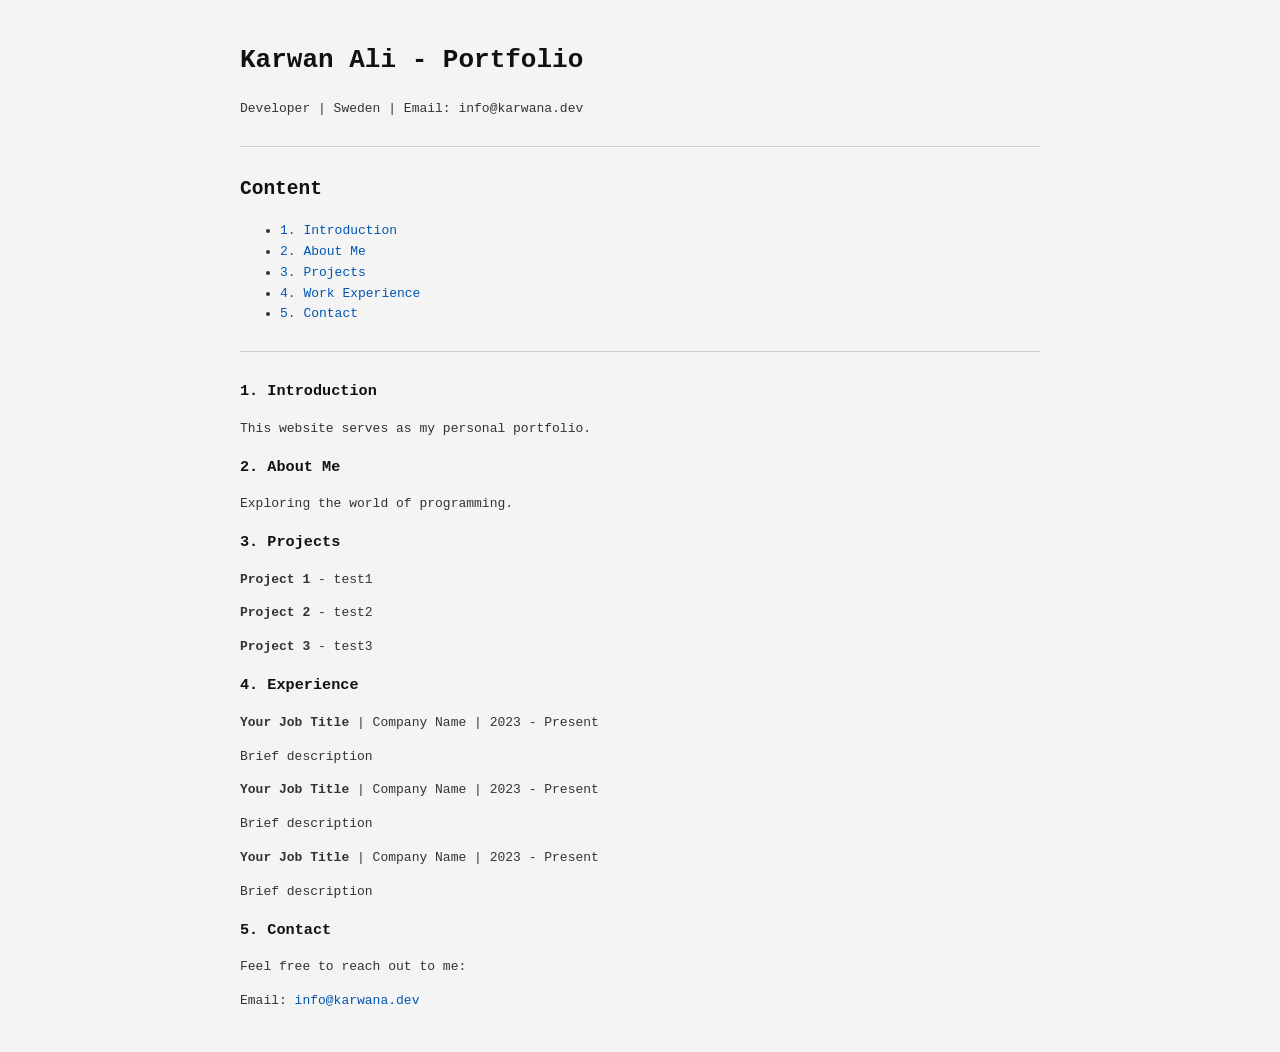
==== index.html @ b905c232 "Initial commit, first version of my portfolio." ====
<!doctype html>
<html class="no-js" lang="en">

<head>
  <meta charset="utf-8">
  <meta name="viewport" content="width=device-width, initial-scale=1">
  <title>Karwan Ali - Portfolio</title>
  <link rel="stylesheet" href="css/style.css">

  <link rel="icon" href="favicon.ico" sizes="any">
</head>

<body>

<header>
  <h1>Karwan Ali - Portfolio</h1>
  <p>Developer | Sweden | Email: info@karwana.dev</p>
</header>

<hr>

<h2>Content</h2>
<ul>
  <li><a href="#introduction">1. Introduction</a></li>
  <li><a href="#about">2. About Me</a></li>
  <li><a href="#projects">3. Projects</a></li>
  <li><a href="#experience">4. Work Experience</a></li>
  <li><a href="#contact">5. Contact</a></li>
</ul>

<hr>
<section id="introduction">
  <h3>1. Introduction</h3>
  <p>This website serves as my personal portfolio. </p>
</section>

<section id="about">
  <h3>2. About Me</h3>
  <p>Exploring the world of programming.</p>
</section>

<section id="projects">
  <h3>3. Projects</h3>
  <p><strong>Project 1</strong> - test1</p>
  <p><strong>Project 2</strong> - test2</p>
  <p><strong>Project 3</strong> - test3</p>
</section>

<section id="experience">
  <h3>4. Experience</h3>
  <p><strong>Your Job Title</strong> | Company Name | 2023 - Present</p>
  <p>Brief description</p>
  <p><strong>Your Job Title</strong> | Company Name | 2023 - Present</p>
  <p>Brief description</p>
  <p><strong>Your Job Title</strong> | Company Name | 2023 - Present</p>
  <p>Brief description</p>
</section>

<section id="contact">
  <h3>5. Contact</h3>
  <p>Feel free to reach out to me:</p>
  <p>Email: <a href="mailto:info@karwana.dev">info@karwana.dev</a></p>
</section>

</body>

</html>
---- css/style.css ----
body {
  font-family: monospace;
  line-height: 1.6;
  max-width: 800px;
  margin: 40px auto;
  padding: 0 20px;
  background-color: #f4f4f4;
  color: #333;
}

a {
  color: #0056b3;
  text-decoration: none;
}

a:hover {
  text-decoration: underline;
}

hr {
  display: block;
  height: 1px;
  border: 0;
  border-top: 1px solid #ccc;
  margin: 2em 0;
  padding: 0;
}

h1, h2, h3 {
  color: #111;
}


html {
  scroll-behavior: smooth;
}
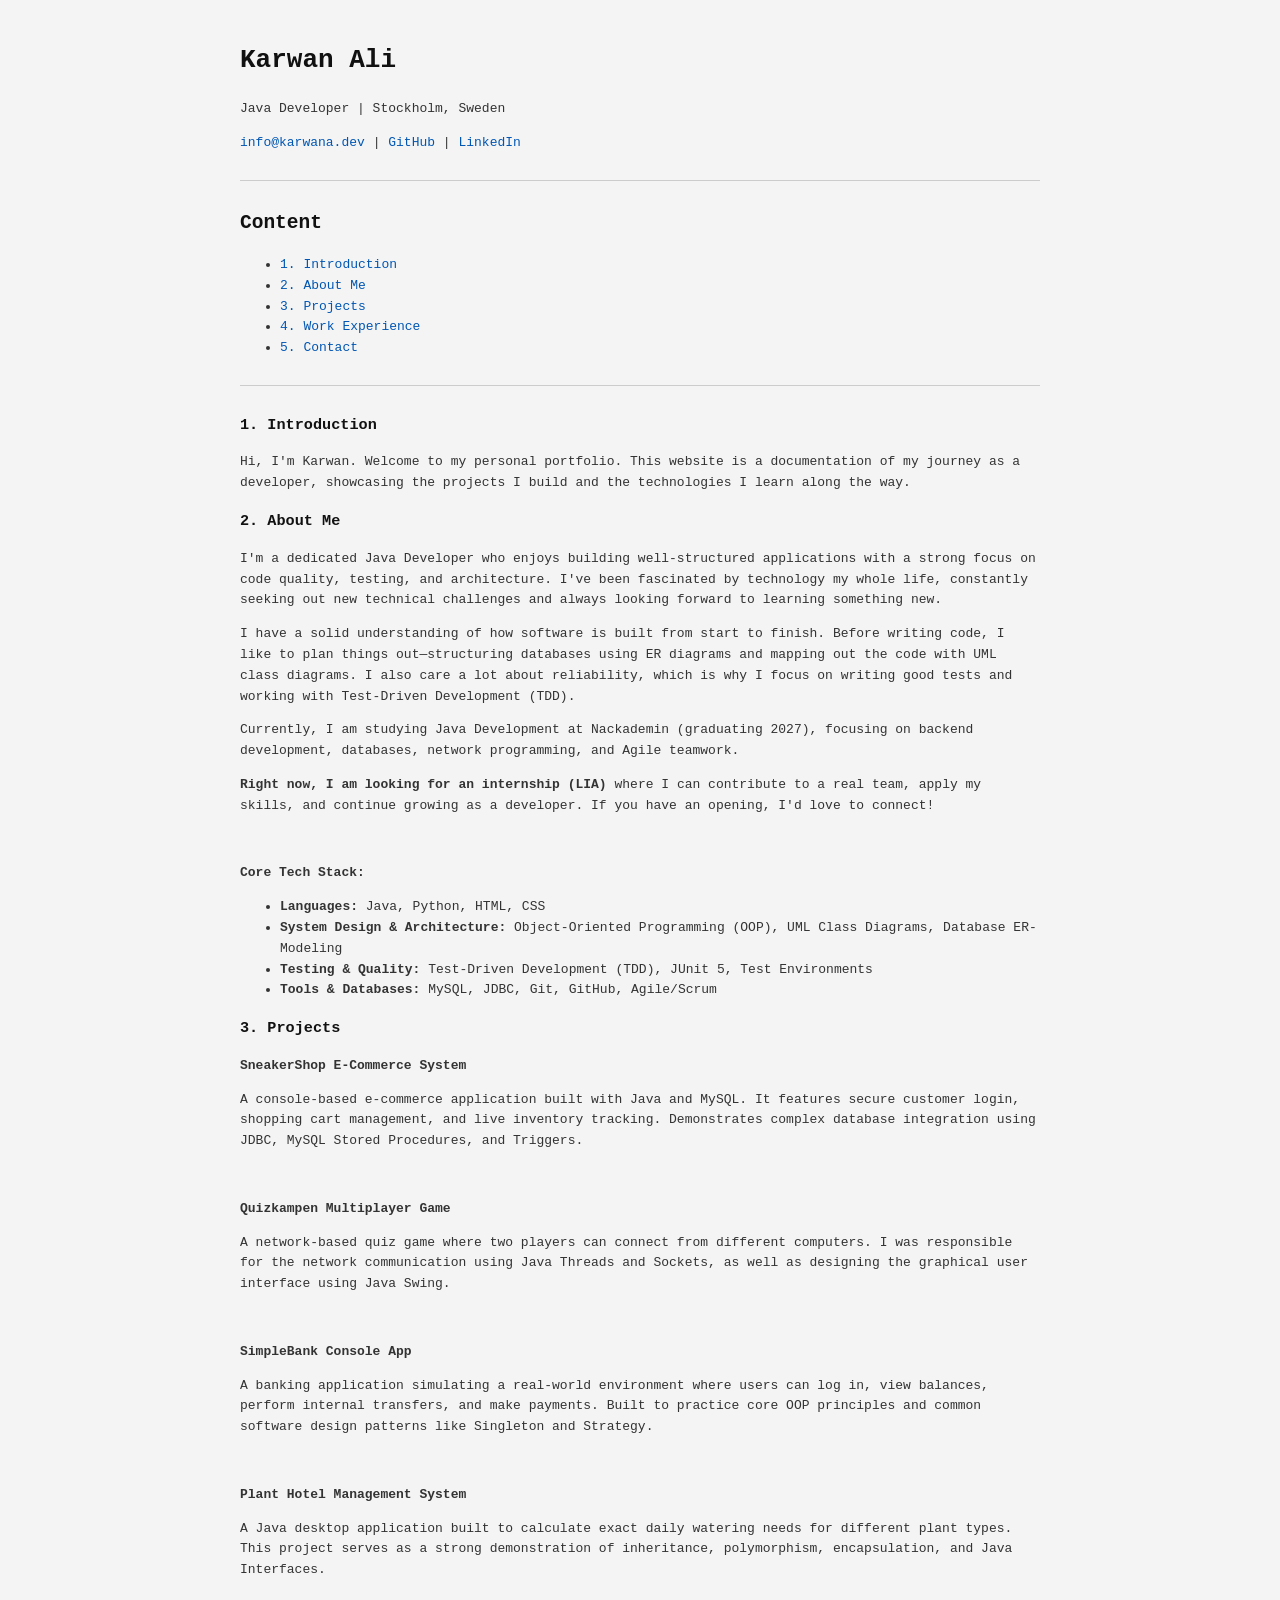
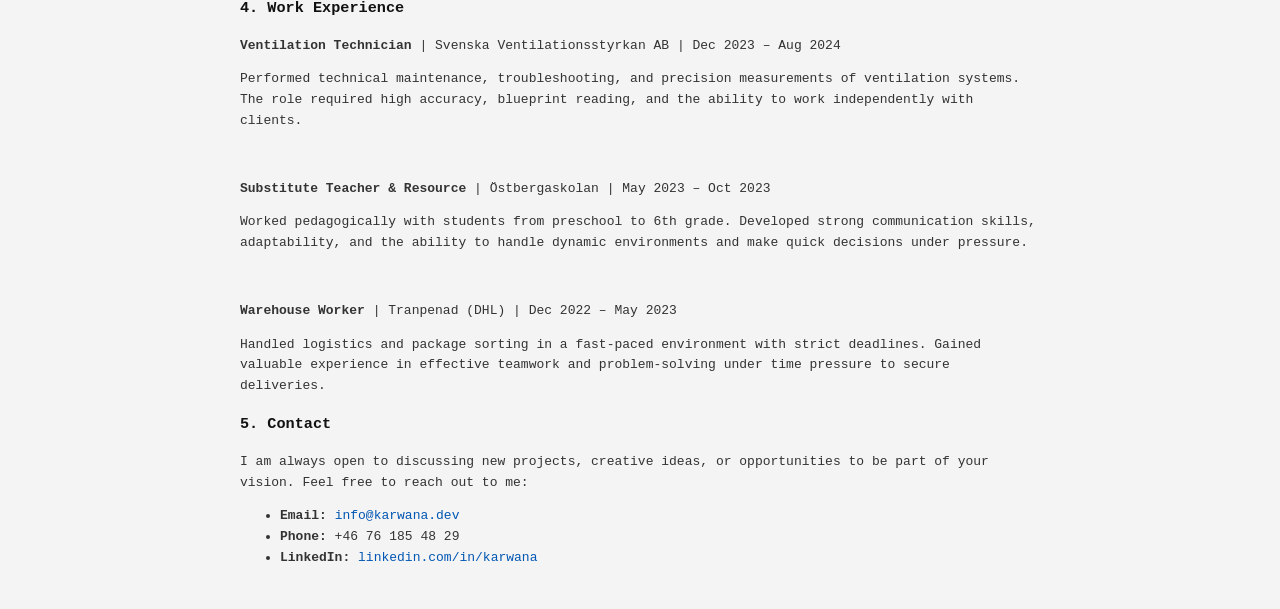
==== commit 9c10712a: "Updated content for "About Me" "Projects" "Work Experience"" ====
--- a/index.html
+++ b/index.html
@@ -6,15 +6,19 @@
   <meta name="viewport" content="width=device-width, initial-scale=1">
   <title>Karwan Ali - Portfolio</title>
   <link rel="stylesheet" href="css/style.css">
-
-  <link rel="icon" href="favicon.ico" sizes="any">
+  <link rel="icon" href="img/favicon-main.ico" sizes="any">
 </head>
 
 <body>
 
 <header>
-  <h1>Karwan Ali - Portfolio</h1>
-  <p>Developer | Sweden | Email: info@karwana.dev</p>
+  <h1>Karwan Ali</h1>
+  <p>Java Developer | Stockholm, Sweden</p>
+  <p>
+    <a href="mailto:info@karwana.dev">info@karwana.dev</a> |
+    <a href="https://github.com/karwana" target="_blank">GitHub</a> |
+    <a href="https://linkedin.com/in/karwana" target="_blank">LinkedIn</a>
+  </p>
 </header>
 
 <hr>
@@ -29,39 +33,75 @@
 </ul>
 
 <hr>
+
 <section id="introduction">
   <h3>1. Introduction</h3>
-  <p>This website serves as my personal portfolio. </p>
+  <p>Hi, I'm Karwan. Welcome to my personal portfolio. This website is a documentation of my journey as a developer, showcasing the projects I build and the technologies I learn along the way.</p>
 </section>
 
 <section id="about">
   <h3>2. About Me</h3>
-  <p>Exploring the world of programming.</p>
+  <p>I'm a dedicated Java Developer who enjoys building well-structured applications with a strong focus on code quality, testing, and architecture. I've been fascinated by technology my whole life, constantly seeking out new technical challenges and always looking forward to learning something new.</p>
+
+  <p>I have a solid understanding of how software is built from start to finish. Before writing code, I like to plan things out—structuring databases using ER diagrams and mapping out the code with UML class diagrams. I also care a lot about reliability, which is why I focus on writing good tests and working with Test-Driven Development (TDD).</p>
+
+  <p>Currently, I am studying Java Development at Nackademin (graduating 2027), focusing on backend development, databases, network programming, and Agile teamwork.</p>
+
+  <p><strong>Right now, I am looking for an internship (LIA)</strong> where I can contribute to a real team, apply my skills, and continue growing as a developer. If you have an opening, I'd love to connect!</p>
+
+  <br>
+  <p><strong>Core Tech Stack:</strong></p>
+  <ul>
+    <li><strong>Languages:</strong> Java, Python, HTML, CSS</li>
+    <li><strong>System Design & Architecture:</strong> Object-Oriented Programming (OOP), UML Class Diagrams, Database ER-Modeling</li>
+    <li><strong>Testing & Quality:</strong> Test-Driven Development (TDD), JUnit 5, Test Environments</li>
+    <li><strong>Tools & Databases:</strong> MySQL, JDBC, Git, GitHub, Agile/Scrum</li>
+  </ul>
 </section>
 
 <section id="projects">
   <h3>3. Projects</h3>
-  <p><strong>Project 1</strong> - test1</p>
-  <p><strong>Project 2</strong> - test2</p>
-  <p><strong>Project 3</strong> - test3</p>
+
+  <p><strong>SneakerShop E-Commerce System</strong></p>
+  <p>A console-based e-commerce application built with Java and MySQL. It features secure customer login, shopping cart management, and live inventory tracking. Demonstrates complex database integration using JDBC, MySQL Stored Procedures, and Triggers.</p>
+  <br>
+
+  <p><strong>Quizkampen Multiplayer Game</strong></p>
+  <p>A network-based quiz game where two players can connect from different computers. I was responsible for the network communication using Java Threads and Sockets, as well as designing the graphical user interface using Java Swing.</p>
+  <br>
+
+  <p><strong>SimpleBank Console App</strong></p>
+  <p>A banking application simulating a real-world environment where users can log in, view balances, perform internal transfers, and make payments. Built to practice core OOP principles and common software design patterns like Singleton and Strategy.</p>
+  <br>
+
+  <p><strong>Plant Hotel Management System</strong></p>
+  <p>A Java desktop application built to calculate exact daily watering needs for different plant types. This project serves as a strong demonstration of inheritance, polymorphism, encapsulation, and Java Interfaces.</p>
 </section>
 
 <section id="experience">
-  <h3>4. Experience</h3>
-  <p><strong>Your Job Title</strong> | Company Name | 2023 - Present</p>
-  <p>Brief description</p>
-  <p><strong>Your Job Title</strong> | Company Name | 2023 - Present</p>
-  <p>Brief description</p>
-  <p><strong>Your Job Title</strong> | Company Name | 2023 - Present</p>
-  <p>Brief description</p>
+  <h3>4. Work Experience</h3>
+
+  <p><strong>Ventilation Technician</strong> | Svenska Ventilationsstyrkan AB | Dec 2023 – Aug 2024</p>
+  <p>Performed technical maintenance, troubleshooting, and precision measurements of ventilation systems. The role required high accuracy, blueprint reading, and the ability to work independently with clients.</p>
+  <br>
+
+  <p><strong>Substitute Teacher & Resource</strong> | Östbergaskolan | May 2023 – Oct 2023</p>
+  <p>Worked pedagogically with students from preschool to 6th grade. Developed strong communication skills, adaptability, and the ability to handle dynamic environments and make quick decisions under pressure.</p>
+  <br>
+
+  <p><strong>Warehouse Worker</strong> | Tranpenad (DHL) | Dec 2022 – May 2023</p>
+  <p>Handled logistics and package sorting in a fast-paced environment with strict deadlines. Gained valuable experience in effective teamwork and problem-solving under time pressure to secure deliveries.</p>
 </section>
 
 <section id="contact">
   <h3>5. Contact</h3>
-  <p>Feel free to reach out to me:</p>
-  <p>Email: <a href="mailto:info@karwana.dev">info@karwana.dev</a></p>
+  <p>I am always open to discussing new projects, creative ideas, or opportunities to be part of your vision. Feel free to reach out to me:</p>
+  <ul>
+    <li><strong>Email:</strong> <a href="mailto:info@karwana.dev">info@karwana.dev</a></li>
+    <li><strong>Phone:</strong> +46 76 185 48 29</li>
+    <li><strong>LinkedIn:</strong> <a href="https://linkedin.com/in/karwana" target="_blank">linkedin.com/in/karwana</a></li>
+  </ul>
 </section>
 
 </body>
-
 </html>
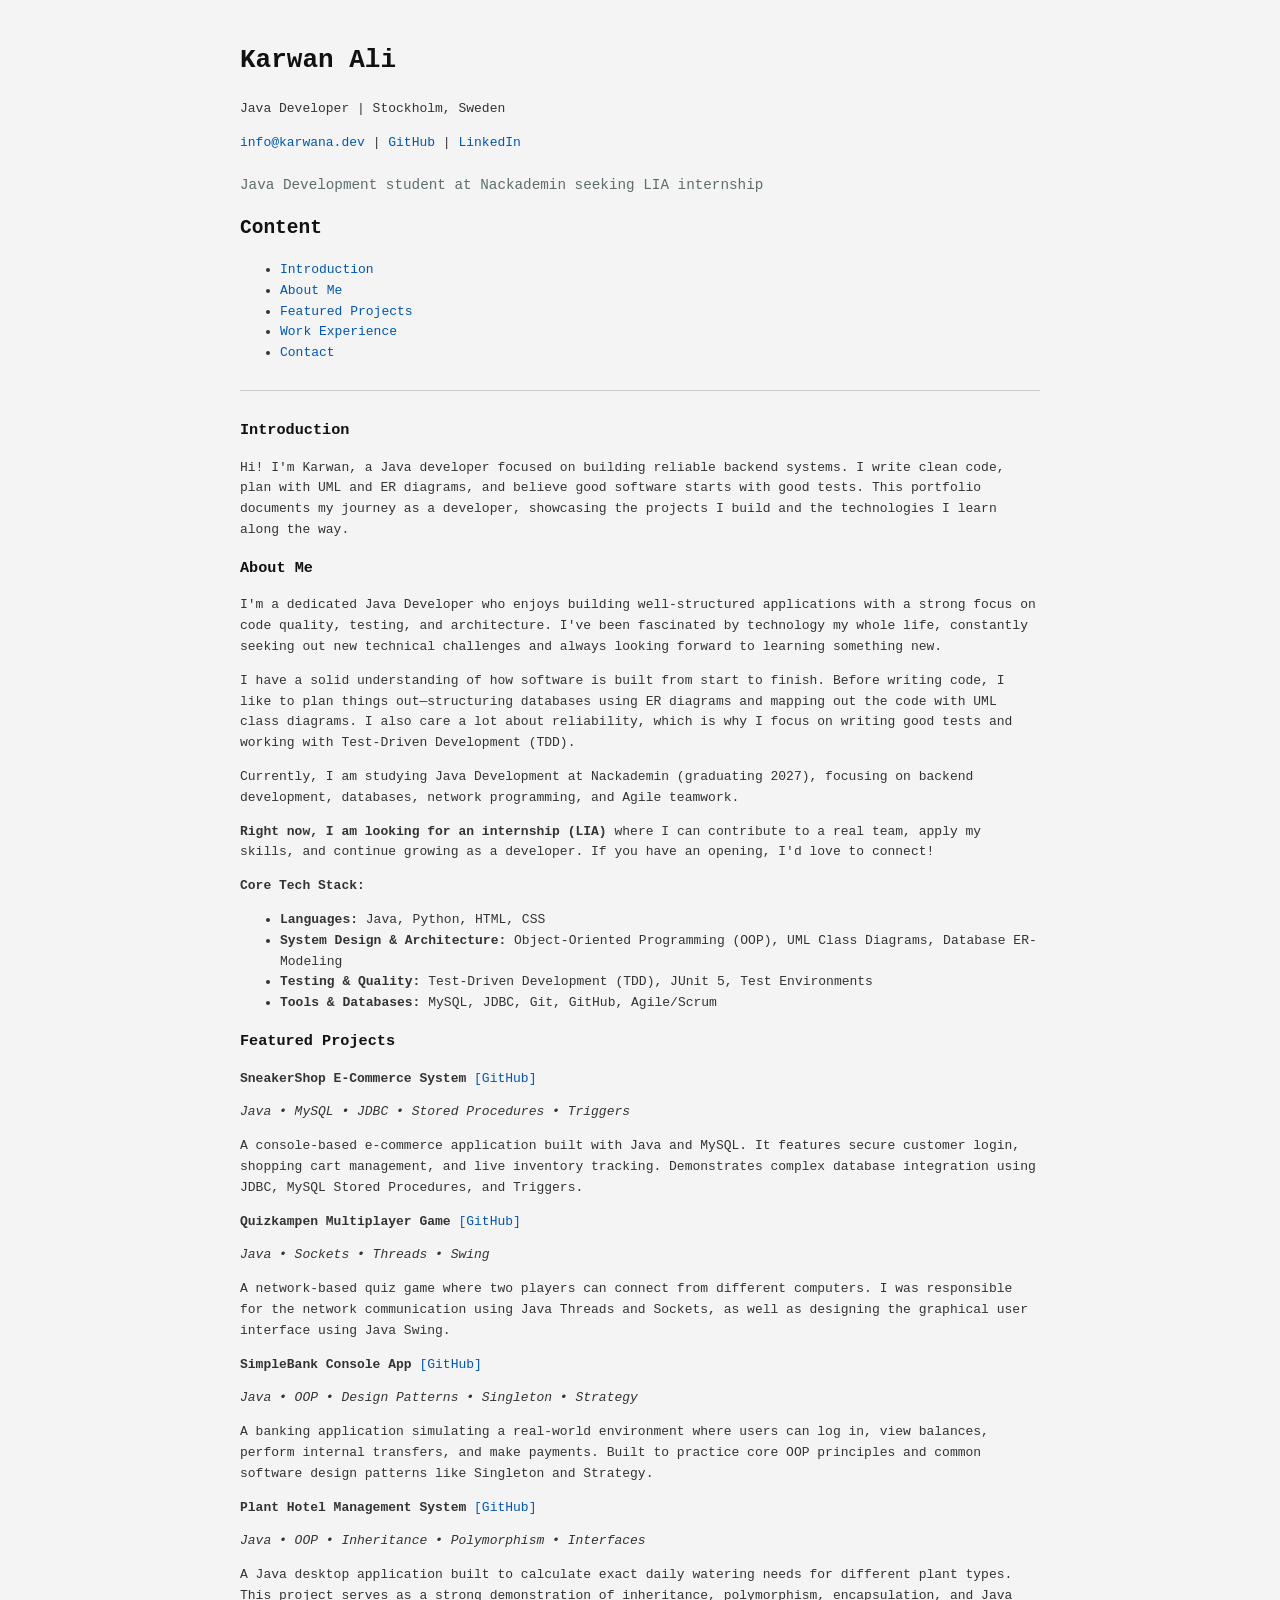
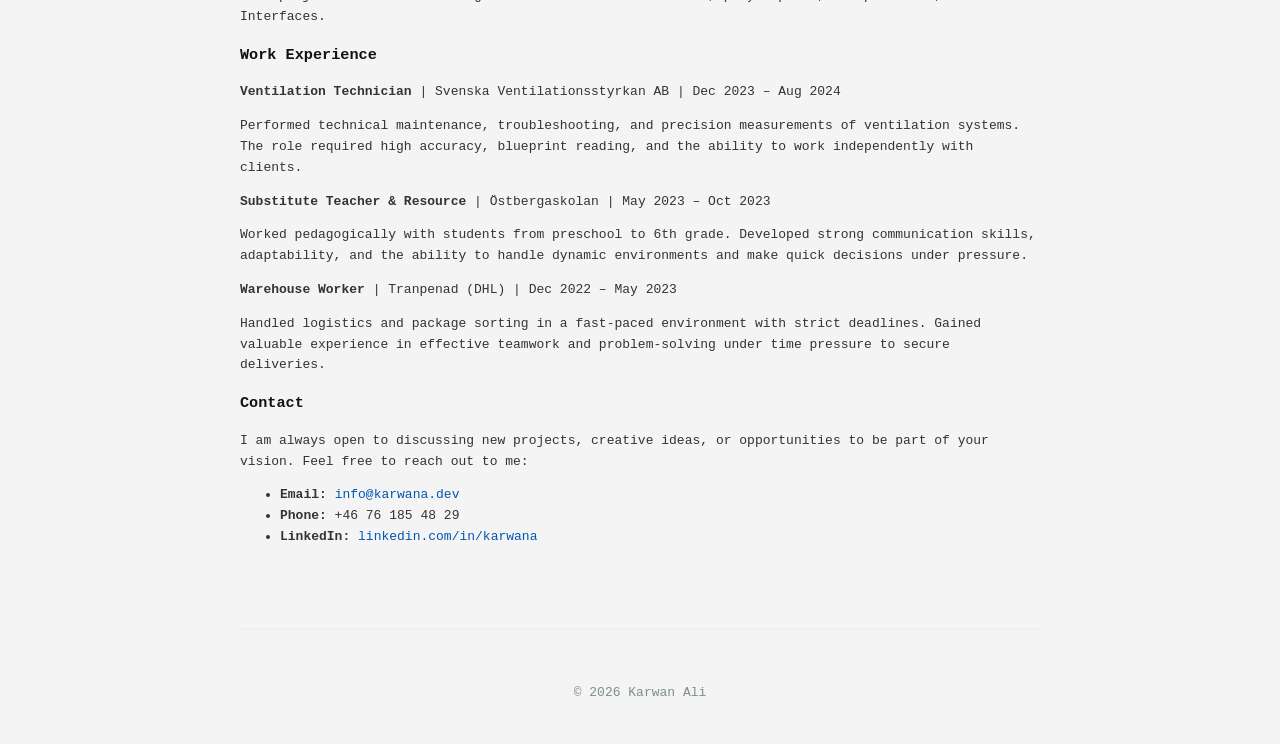
==== commit b859e892: "Added tech tags and GitHub links to projects" ====
--- a/index.html
+++ b/index.html
@@ -19,28 +19,31 @@
     <a href="https://github.com/karwana" target="_blank">GitHub</a> |
     <a href="https://linkedin.com/in/karwana" target="_blank">LinkedIn</a>
   </p>
+  <p style="margin-top: 20px; font-size: 1.1em; color: #5e6c6c;">
+    Java Development student at Nackademin seeking LIA internship
+  </p>
 </header>
 
-<hr>
-
-<h2>Content</h2>
-<ul>
-  <li><a href="#introduction">1. Introduction</a></li>
-  <li><a href="#about">2. About Me</a></li>
-  <li><a href="#projects">3. Projects</a></li>
-  <li><a href="#experience">4. Work Experience</a></li>
-  <li><a href="#contact">5. Contact</a></li>
-</ul>
+<nav>
+  <h2>Content</h2>
+  <ul>
+    <li><a href="#introduction">Introduction</a></li>
+    <li><a href="#about">About Me</a></li>
+    <li><a href="#projects">Featured Projects</a></li>
+    <li><a href="#experience">Work Experience</a></li>
+    <li><a href="#contact">Contact</a></li>
+  </ul>
+</nav>
 
 <hr>
 
 <section id="introduction">
-  <h3>1. Introduction</h3>
-  <p>Hi, I'm Karwan. Welcome to my personal portfolio. This website is a documentation of my journey as a developer, showcasing the projects I build and the technologies I learn along the way.</p>
+  <h3>Introduction</h3>
+  <p>Hi! I'm Karwan, a Java developer focused on building reliable backend systems. I write clean code, plan with UML and ER diagrams, and believe good software starts with good tests. This portfolio documents my journey as a developer, showcasing the projects I build and the technologies I learn along the way.</p>
 </section>
 
 <section id="about">
-  <h3>2. About Me</h3>
+  <h3>About Me</h3>
   <p>I'm a dedicated Java Developer who enjoys building well-structured applications with a strong focus on code quality, testing, and architecture. I've been fascinated by technology my whole life, constantly seeking out new technical challenges and always looking forward to learning something new.</p>
 
   <p>I have a solid understanding of how software is built from start to finish. Before writing code, I like to plan things out—structuring databases using ER diagrams and mapping out the code with UML class diagrams. I also care a lot about reliability, which is why I focus on writing good tests and working with Test-Driven Development (TDD).</p>
@@ -49,7 +52,6 @@
 
   <p><strong>Right now, I am looking for an internship (LIA)</strong> where I can contribute to a real team, apply my skills, and continue growing as a developer. If you have an opening, I'd love to connect!</p>
 
-  <br>
   <p><strong>Core Tech Stack:</strong></p>
   <ul>
     <li><strong>Languages:</strong> Java, Python, HTML, CSS</li>
@@ -60,41 +62,54 @@
 </section>
 
 <section id="projects">
-  <h3>3. Projects</h3>
+  <h3>Featured Projects</h3>
 
-  <p><strong>SneakerShop E-Commerce System</strong></p>
-  <p>A console-based e-commerce application built with Java and MySQL. It features secure customer login, shopping cart management, and live inventory tracking. Demonstrates complex database integration using JDBC, MySQL Stored Procedures, and Triggers.</p>
-  <br>
+  <div class="project">
+    <p><strong>SneakerShop E-Commerce System</strong> <a href="https://github.com/maruf-89/SneakerShop" target="_blank">[GitHub]</a></p>
+    <p><em>Java • MySQL • JDBC • Stored Procedures • Triggers</em></p>
+    <p>A console-based e-commerce application built with Java and MySQL. It features secure customer login, shopping cart management, and live inventory tracking. Demonstrates complex database integration using JDBC, MySQL Stored Procedures, and Triggers.</p>
+  </div>
 
-  <p><strong>Quizkampen Multiplayer Game</strong></p>
-  <p>A network-based quiz game where two players can connect from different computers. I was responsible for the network communication using Java Threads and Sockets, as well as designing the graphical user interface using Java Swing.</p>
-  <br>
+  <div class="project">
+    <p><strong>Quizkampen Multiplayer Game</strong> <a href="https://github.com/joasam-nac/Grupparbete_Quizkampen" target="_blank">[GitHub]</a></p>
+    <p><em>Java • Sockets • Threads • Swing</em></p>
+    <p>A network-based quiz game where two players can connect from different computers. I was responsible for the network communication using Java Threads and Sockets, as well as designing the graphical user interface using Java Swing.</p>
+  </div>
 
-  <p><strong>SimpleBank Console App</strong></p>
-  <p>A banking application simulating a real-world environment where users can log in, view balances, perform internal transfers, and make payments. Built to practice core OOP principles and common software design patterns like Singleton and Strategy.</p>
-  <br>
+  <div class="project">
+    <p><strong>SimpleBank Console App</strong> <a href="https://github.com/Karwana/SimpleBank-Console-App" target="_blank">[GitHub]</a></p>
+    <p><em>Java • OOP • Design Patterns • Singleton • Strategy</em></p>
+    <p>A banking application simulating a real-world environment where users can log in, view balances, perform internal transfers, and make payments. Built to practice core OOP principles and common software design patterns like Singleton and Strategy.</p>
+  </div>
 
-  <p><strong>Plant Hotel Management System</strong></p>
-  <p>A Java desktop application built to calculate exact daily watering needs for different plant types. This project serves as a strong demonstration of inheritance, polymorphism, encapsulation, and Java Interfaces.</p>
+  <div class="project">
+    <p><strong>Plant Hotel Management System</strong> <a href="https://github.com/Karwana/Plant-Watering-System" target="_blank">[GitHub]</a></p>
+    <p><em>Java • OOP • Inheritance • Polymorphism • Interfaces</em></p>
+    <p>A Java desktop application built to calculate exact daily watering needs for different plant types. This project serves as a strong demonstration of inheritance, polymorphism, encapsulation, and Java Interfaces.</p>
+  </div>
 </section>
 
 <section id="experience">
-  <h3>4. Work Experience</h3>
+  <h3>Work Experience</h3>
 
-  <p><strong>Ventilation Technician</strong> | Svenska Ventilationsstyrkan AB | Dec 2023 – Aug 2024</p>
-  <p>Performed technical maintenance, troubleshooting, and precision measurements of ventilation systems. The role required high accuracy, blueprint reading, and the ability to work independently with clients.</p>
-  <br>
+  <div class="job">
+    <p><strong>Ventilation Technician</strong> | Svenska Ventilationsstyrkan AB | Dec 2023 – Aug 2024</p>
+    <p>Performed technical maintenance, troubleshooting, and precision measurements of ventilation systems. The role required high accuracy, blueprint reading, and the ability to work independently with clients.</p>
+  </div>
 
-  <p><strong>Substitute Teacher & Resource</strong> | Östbergaskolan | May 2023 – Oct 2023</p>
-  <p>Worked pedagogically with students from preschool to 6th grade. Developed strong communication skills, adaptability, and the ability to handle dynamic environments and make quick decisions under pressure.</p>
-  <br>
+  <div class="job">
+    <p><strong>Substitute Teacher & Resource</strong> | Östbergaskolan | May 2023 – Oct 2023</p>
+    <p>Worked pedagogically with students from preschool to 6th grade. Developed strong communication skills, adaptability, and the ability to handle dynamic environments and make quick decisions under pressure.</p>
+  </div>
 
-  <p><strong>Warehouse Worker</strong> | Tranpenad (DHL) | Dec 2022 – May 2023</p>
-  <p>Handled logistics and package sorting in a fast-paced environment with strict deadlines. Gained valuable experience in effective teamwork and problem-solving under time pressure to secure deliveries.</p>
+  <div class="job">
+    <p><strong>Warehouse Worker</strong> | Tranpenad (DHL) | Dec 2022 – May 2023</p>
+    <p>Handled logistics and package sorting in a fast-paced environment with strict deadlines. Gained valuable experience in effective teamwork and problem-solving under time pressure to secure deliveries.</p>
+  </div>
 </section>
 
 <section id="contact">
-  <h3>5. Contact</h3>
+  <h3>Contact</h3>
   <p>I am always open to discussing new projects, creative ideas, or opportunities to be part of your vision. Feel free to reach out to me:</p>
   <ul>
     <li><strong>Email:</strong> <a href="mailto:info@karwana.dev">info@karwana.dev</a></li>
@@ -103,5 +118,9 @@
   </ul>
 </section>
 
+<footer style="text-align: center; margin-top: 80px; padding-top: 40px; border-top: 2px solid #ecf0f1; color: #7f8c8d;">
+  <p>© 2026 Karwan Ali</p>
+</footer>
+
 </body>
 </html>
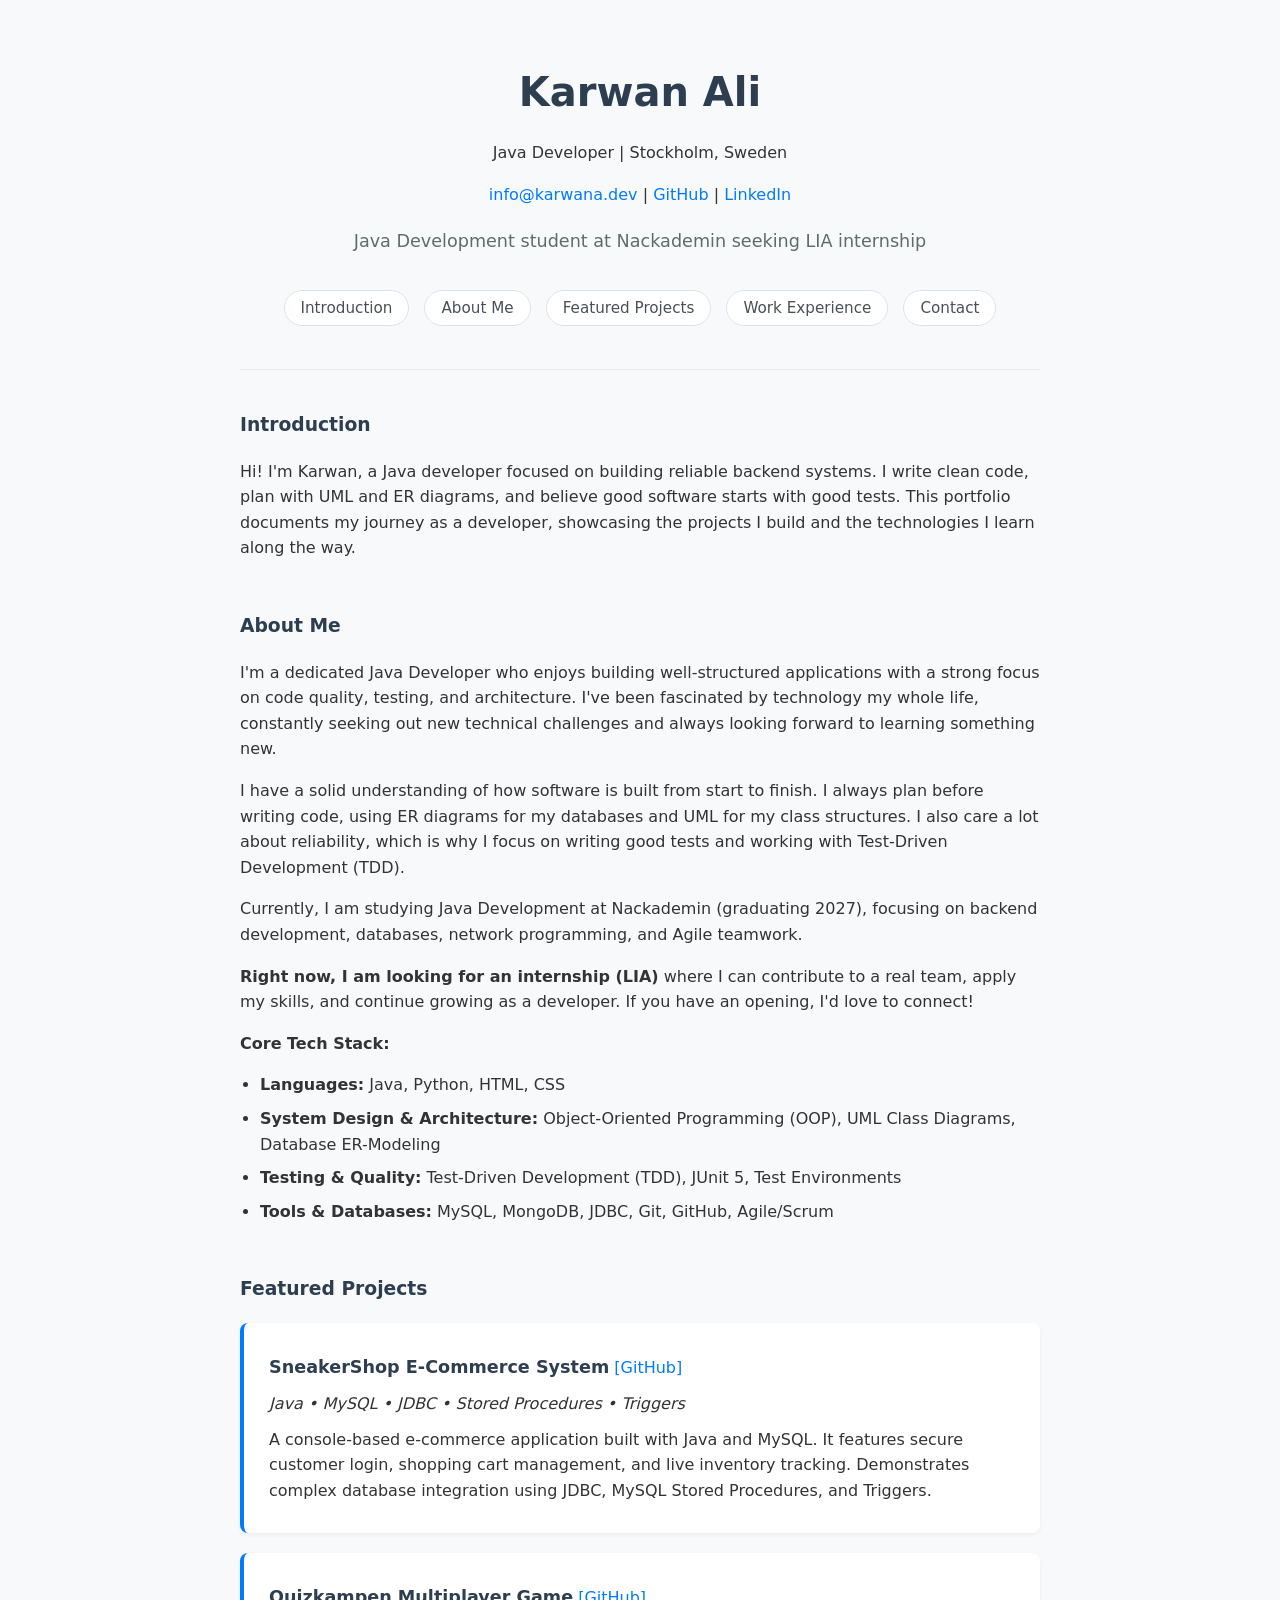
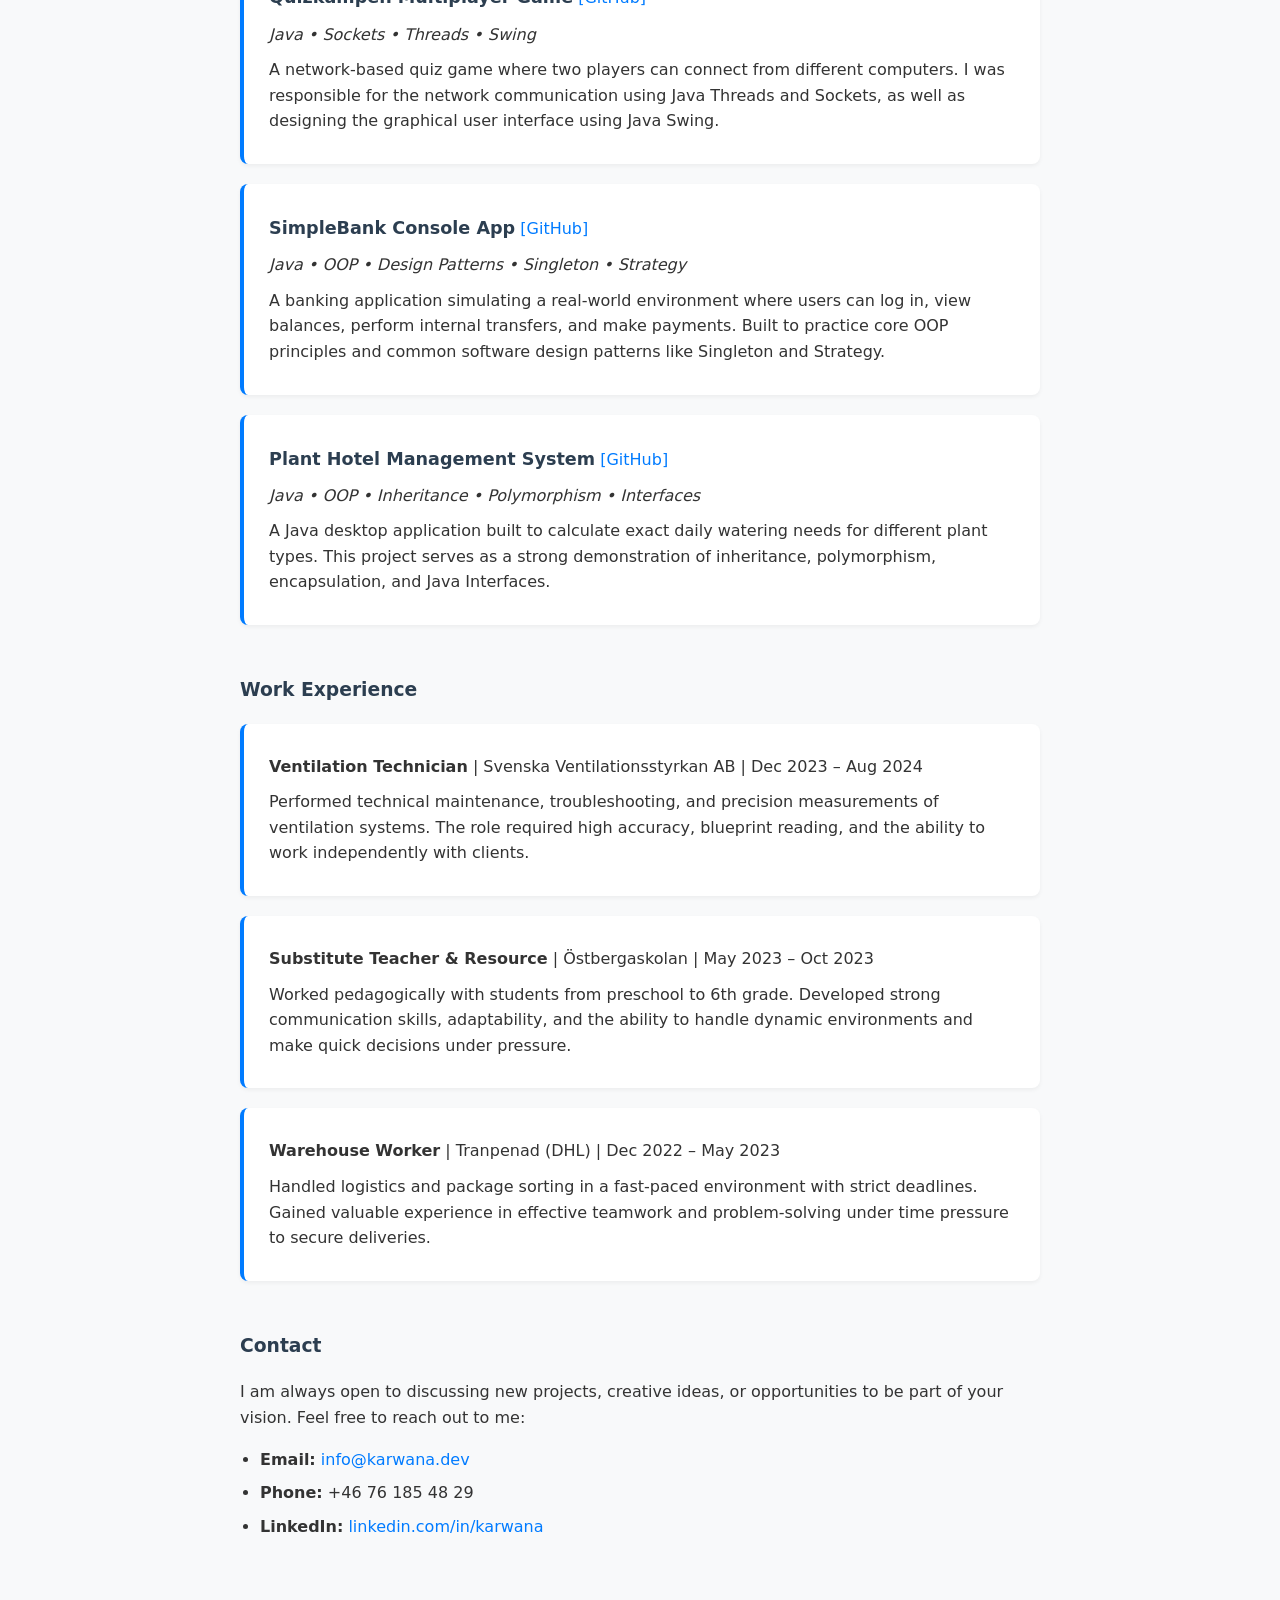
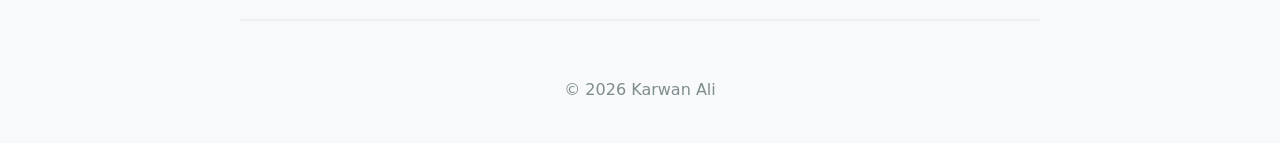
==== commit 6c0fa783: "updated CSS for cleaner look, improved readability and added hover effects to project and work cards" ====
--- a/index.html
+++ b/index.html
@@ -46,7 +46,7 @@
   <h3>About Me</h3>
   <p>I'm a dedicated Java Developer who enjoys building well-structured applications with a strong focus on code quality, testing, and architecture. I've been fascinated by technology my whole life, constantly seeking out new technical challenges and always looking forward to learning something new.</p>
 
-  <p>I have a solid understanding of how software is built from start to finish. Before writing code, I like to plan things out—structuring databases using ER diagrams and mapping out the code with UML class diagrams. I also care a lot about reliability, which is why I focus on writing good tests and working with Test-Driven Development (TDD).</p>
+  <p>I have a solid understanding of how software is built from start to finish. I always plan before writing code, using ER diagrams for my databases and UML for my class structures. I also care a lot about reliability, which is why I focus on writing good tests and working with Test-Driven Development (TDD).</p>
 
   <p>Currently, I am studying Java Development at Nackademin (graduating 2027), focusing on backend development, databases, network programming, and Agile teamwork.</p>
 
@@ -57,7 +57,7 @@
     <li><strong>Languages:</strong> Java, Python, HTML, CSS</li>
     <li><strong>System Design & Architecture:</strong> Object-Oriented Programming (OOP), UML Class Diagrams, Database ER-Modeling</li>
     <li><strong>Testing & Quality:</strong> Test-Driven Development (TDD), JUnit 5, Test Environments</li>
-    <li><strong>Tools & Databases:</strong> MySQL, JDBC, Git, GitHub, Agile/Scrum</li>
+    <li><strong>Tools & Databases:</strong> MySQL, MongoDB, JDBC, Git, GitHub, Agile/Scrum</li>
   </ul>
 </section>
 
--- a/css/style.css
+++ b/css/style.css
@@ -1,36 +1,123 @@
+html {
+  scroll-behavior: smooth;
+}
+
 body {
-  font-family: monospace;
+  font-family: system-ui, -apple-system, BlinkMacSystemFont, "Segoe UI", Roboto, Helvetica, Arial, sans-serif;
   line-height: 1.6;
   max-width: 800px;
   margin: 40px auto;
   padding: 0 20px;
-  background-color: #f4f4f4;
+  background-color: #f8f9fa;
   color: #333;
 }
 
+h1, h2, h3 {
+  color: #2c3e50;
+  margin-top: 1.5em;
+}
+
+h1 {
+  font-size: 2.5rem;
+  margin-bottom: 0.2em;
+}
+
+
 a {
-  color: #0056b3;
+  color: #007bff;
   text-decoration: none;
+  transition: color 0.2s ease-in-out;
 }
 
 a:hover {
+  color: #0056b3;
   text-decoration: underline;
 }
 
-hr {
-  display: block;
-  height: 1px;
-  border: 0;
-  border-top: 1px solid #ccc;
-  margin: 2em 0;
+
+header {
+  text-align: center;
+  margin-bottom: 40px;
+}
+
+
+nav h2 {
+  display: none;
+}
+
+nav ul {
+  display: flex;
+  flex-wrap: wrap;
+  justify-content: center;
+  gap: 15px;
+  list-style: none;
   padding: 0;
 }
 
-h1, h2, h3 {
-  color: #111;
+nav a {
+  background: #fff;
+  padding: 8px 16px;
+  border-radius: 20px;
+  border: 1px solid #dee2e6;
+  font-size: 0.95rem;
+  font-weight: 500;
+  color: #495057;
+  transition: all 0.2s ease;
+}
+
+nav a:hover {
+  background: #007bff;
+  color: white;
+  text-decoration: none;
+  border-color: #007bff;
 }
 
 
-html {
-  scroll-behavior: smooth;
+hr {
+  border: 0;
+  height: 1px;
+  background: #e9ecef;
+  margin: 40px 0;
 }
+
+
+section {
+  margin-bottom: 50px;
+}
+
+
+.project, .job {
+  background: #ffffff;
+  padding: 20px 25px;
+  border-radius: 8px;
+  box-shadow: 0 2px 4px rgba(0,0,0,0.05);
+  margin-bottom: 20px;
+  border-left: 4px solid #007bff;
+  transition: transform 0.2s ease, box-shadow 0.2s ease;
+}
+
+.project:hover, .job:hover {
+  transform: translateY(-3px);
+  box-shadow: 0 6px 12px rgba(0,0,0,0.1);
+}
+
+.project p, .job p {
+  margin: 10px 0;
+}
+
+
+.project p:first-child strong {
+  font-size: 1.1rem;
+  color: #2c3e50;
+}
+
+
+ul {
+  padding-left: 20px;
+}
+
+li {
+  margin-bottom: 8px;
+}
+
+
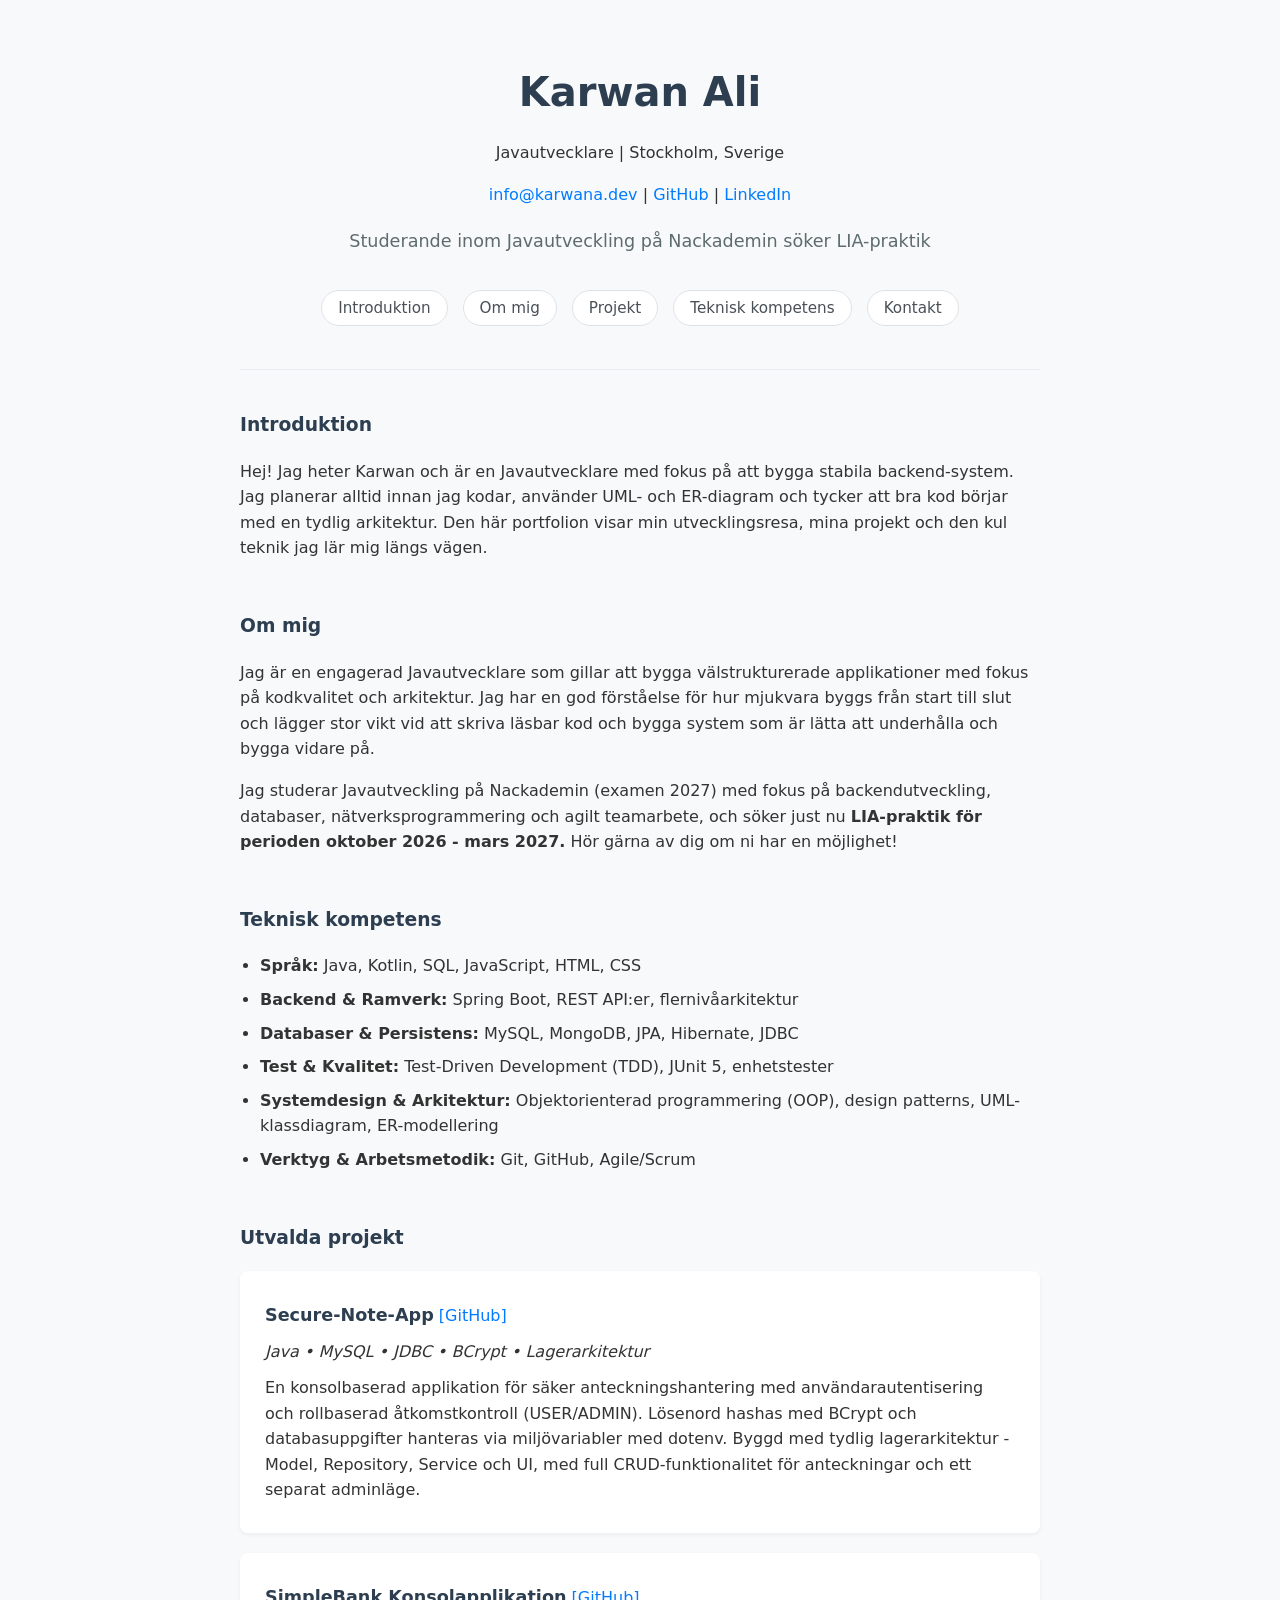
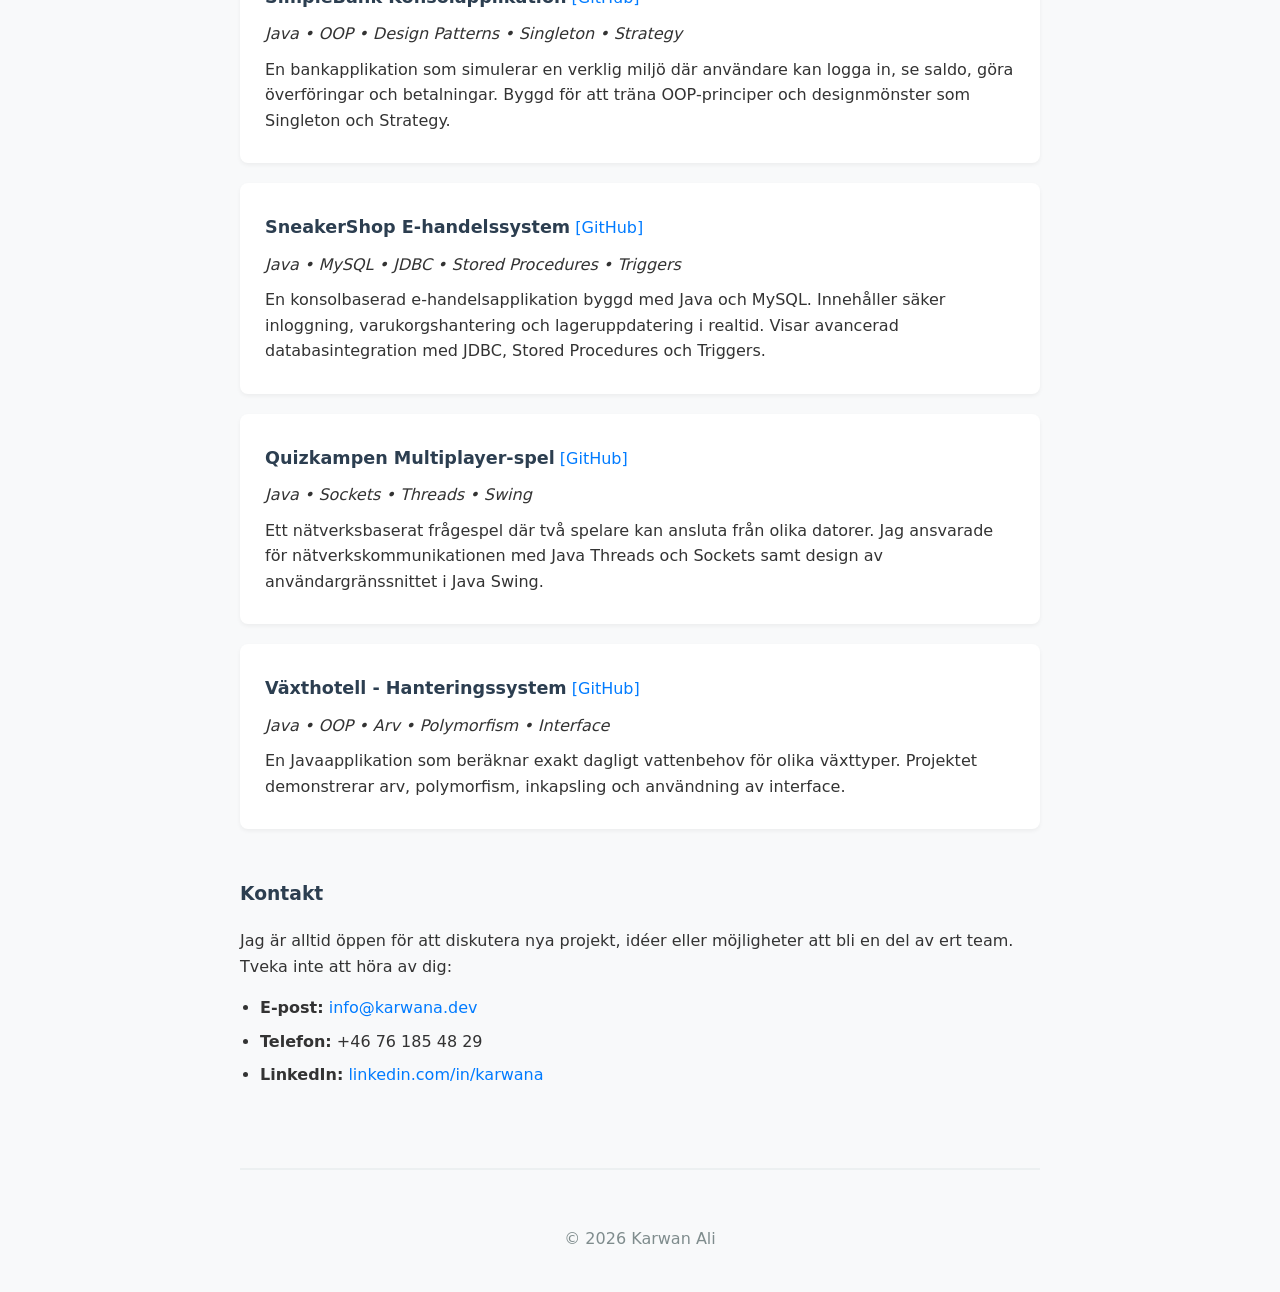
==== commit 98fd124b: "translated to swedish and changed projects" ====
--- a/index.html
+++ b/index.html
@@ -1,5 +1,5 @@
 <!doctype html>
-<html class="no-js" lang="en">
+<html class="no-js" lang="sv">
 
 <head>
   <meta charset="utf-8">
@@ -13,107 +13,101 @@
 
 <header>
   <h1>Karwan Ali</h1>
-  <p>Java Developer | Stockholm, Sweden</p>
+  <p>Javautvecklare | Stockholm, Sverige</p>
   <p>
     <a href="mailto:info@karwana.dev">info@karwana.dev</a> |
     <a href="https://github.com/karwana" target="_blank">GitHub</a> |
     <a href="https://linkedin.com/in/karwana" target="_blank">LinkedIn</a>
   </p>
   <p style="margin-top: 20px; font-size: 1.1em; color: #5e6c6c;">
-    Java Development student at Nackademin seeking LIA internship
+    Studerande inom Javautveckling på Nackademin söker LIA-praktik
   </p>
 </header>
 
 <nav>
-  <h2>Content</h2>
+  <h2>Innehåll</h2>
   <ul>
-    <li><a href="#introduction">Introduction</a></li>
-    <li><a href="#about">About Me</a></li>
-    <li><a href="#projects">Featured Projects</a></li>
-    <li><a href="#experience">Work Experience</a></li>
-    <li><a href="#contact">Contact</a></li>
+    <li><a href="#introduction">Introduktion</a></li>
+    <li><a href="#about">Om mig</a></li>
+    <li><a href="#projects">Projekt</a></li>
+    <li><a href="#skills">Teknisk kompetens</a></li>
+    <li><a href="#contact">Kontakt</a></li>
   </ul>
 </nav>
 
 <hr>
 
 <section id="introduction">
-  <h3>Introduction</h3>
-  <p>Hi! I'm Karwan, a Java developer focused on building reliable backend systems. I write clean code, plan with UML and ER diagrams, and believe good software starts with good tests. This portfolio documents my journey as a developer, showcasing the projects I build and the technologies I learn along the way.</p>
+  <h3>Introduktion</h3>
+  <p>Hej! Jag heter Karwan och är en Javautvecklare med fokus på att bygga stabila backend-system.
+    Jag planerar alltid innan jag kodar, använder UML- och ER-diagram och tycker att bra kod börjar med en tydlig arkitektur.
+    Den här portfolion visar min utvecklingsresa, mina projekt och den kul teknik jag lär mig längs vägen.</p>
 </section>
 
 <section id="about">
-  <h3>About Me</h3>
-  <p>I'm a dedicated Java Developer who enjoys building well-structured applications with a strong focus on code quality, testing, and architecture. I've been fascinated by technology my whole life, constantly seeking out new technical challenges and always looking forward to learning something new.</p>
+  <h3>Om mig</h3>
+  <p>Jag är en engagerad Javautvecklare som gillar att bygga välstrukturerade applikationer med fokus på
+    kodkvalitet och arkitektur. Jag har en god förståelse för hur mjukvara byggs från start till slut och
+    lägger stor vikt vid att skriva läsbar kod och bygga system som är lätta att underhålla och bygga vidare på.</p>
 
-  <p>I have a solid understanding of how software is built from start to finish. I always plan before writing code, using ER diagrams for my databases and UML for my class structures. I also care a lot about reliability, which is why I focus on writing good tests and working with Test-Driven Development (TDD).</p>
+  <p>Jag studerar Javautveckling på Nackademin (examen 2027) med fokus på backendutveckling, databaser,
+    nätverksprogrammering och agilt teamarbete, och söker just nu <strong>LIA-praktik för perioden oktober 2026 - mars 2027.</strong>
+    Hör gärna av dig om ni har en möjlighet!</p>
+</section>
 
-  <p>Currently, I am studying Java Development at Nackademin (graduating 2027), focusing on backend development, databases, network programming, and Agile teamwork.</p>
+  <section id="skills">
+    <h3>Teknisk kompetens</h3>
+  <ul>
+    <li><strong>Språk:</strong> Java, Kotlin, SQL, JavaScript, HTML, CSS</li>
+    <li><strong>Backend & Ramverk:</strong> Spring Boot, REST API:er, flernivåarkitektur</li>
+    <li><strong>Databaser & Persistens:</strong> MySQL, MongoDB, JPA, Hibernate, JDBC</li>
+    <li><strong>Test & Kvalitet:</strong> Test-Driven Development (TDD), JUnit 5, enhetstester</li>
+    <li><strong>Systemdesign & Arkitektur:</strong> Objektorienterad programmering (OOP), design patterns, UML-klassdiagram, ER-modellering</li>
+    <li><strong>Verktyg & Arbetsmetodik:</strong> Git, GitHub, Agile/Scrum</li>
+  </ul>
 
-  <p><strong>Right now, I am looking for an internship (LIA)</strong> where I can contribute to a real team, apply my skills, and continue growing as a developer. If you have an opening, I'd love to connect!</p>
-
-  <p><strong>Core Tech Stack:</strong></p>
-  <ul>
-    <li><strong>Languages:</strong> Java, Python, HTML, CSS</li>
-    <li><strong>System Design & Architecture:</strong> Object-Oriented Programming (OOP), UML Class Diagrams, Database ER-Modeling</li>
-    <li><strong>Testing & Quality:</strong> Test-Driven Development (TDD), JUnit 5, Test Environments</li>
-    <li><strong>Tools & Databases:</strong> MySQL, MongoDB, JDBC, Git, GitHub, Agile/Scrum</li>
-  </ul>
 </section>
 
 <section id="projects">
-  <h3>Featured Projects</h3>
+  <h3>Utvalda projekt</h3>
 
   <div class="project">
-    <p><strong>SneakerShop E-Commerce System</strong> <a href="https://github.com/maruf-89/SneakerShop" target="_blank">[GitHub]</a></p>
-    <p><em>Java • MySQL • JDBC • Stored Procedures • Triggers</em></p>
-    <p>A console-based e-commerce application built with Java and MySQL. It features secure customer login, shopping cart management, and live inventory tracking. Demonstrates complex database integration using JDBC, MySQL Stored Procedures, and Triggers.</p>
+    <p><strong>Secure-Note-App</strong> <a href="https://github.com/Karwana/Secure-Note-App" target="_blank">[GitHub]</a></p>
+    <p><em>Java • MySQL • JDBC • BCrypt • Lagerarkitektur</em></p>
+    <p>En konsolbaserad applikation för säker anteckningshantering med användarautentisering och rollbaserad åtkomstkontroll (USER/ADMIN). Lösenord hashas med BCrypt och databasuppgifter hanteras via miljövariabler med dotenv. Byggd med tydlig lagerarkitektur - Model, Repository, Service och UI, med full CRUD-funktionalitet för anteckningar och ett separat adminläge.</p>
   </div>
 
   <div class="project">
-    <p><strong>Quizkampen Multiplayer Game</strong> <a href="https://github.com/joasam-nac/Grupparbete_Quizkampen" target="_blank">[GitHub]</a></p>
-    <p><em>Java • Sockets • Threads • Swing</em></p>
-    <p>A network-based quiz game where two players can connect from different computers. I was responsible for the network communication using Java Threads and Sockets, as well as designing the graphical user interface using Java Swing.</p>
+    <p><strong>SimpleBank Konsolapplikation</strong> <a href="https://github.com/Karwana/SimpleBank-Console-App" target="_blank">[GitHub]</a></p>
+    <p><em>Java • OOP • Design Patterns • Singleton • Strategy</em></p>
+    <p>En bankapplikation som simulerar en verklig miljö där användare kan logga in, se saldo, göra överföringar och betalningar. Byggd för att träna OOP-principer och designmönster som Singleton och Strategy.</p>
   </div>
 
   <div class="project">
-    <p><strong>SimpleBank Console App</strong> <a href="https://github.com/Karwana/SimpleBank-Console-App" target="_blank">[GitHub]</a></p>
-    <p><em>Java • OOP • Design Patterns • Singleton • Strategy</em></p>
-    <p>A banking application simulating a real-world environment where users can log in, view balances, perform internal transfers, and make payments. Built to practice core OOP principles and common software design patterns like Singleton and Strategy.</p>
+    <p><strong>SneakerShop E-handelssystem</strong> <a href="https://github.com/maruf-89/SneakerShop" target="_blank">[GitHub]</a></p>
+    <p><em>Java • MySQL • JDBC • Stored Procedures • Triggers</em></p>
+    <p>En konsolbaserad e-handelsapplikation byggd med Java och MySQL. Innehåller säker inloggning, varukorgshantering och lageruppdatering i realtid. Visar avancerad databasintegration med JDBC, Stored Procedures och Triggers.</p>
   </div>
 
   <div class="project">
-    <p><strong>Plant Hotel Management System</strong> <a href="https://github.com/Karwana/Plant-Watering-System" target="_blank">[GitHub]</a></p>
-    <p><em>Java • OOP • Inheritance • Polymorphism • Interfaces</em></p>
-    <p>A Java desktop application built to calculate exact daily watering needs for different plant types. This project serves as a strong demonstration of inheritance, polymorphism, encapsulation, and Java Interfaces.</p>
-  </div>
-</section>
-
-<section id="experience">
-  <h3>Work Experience</h3>
-
-  <div class="job">
-    <p><strong>Ventilation Technician</strong> | Svenska Ventilationsstyrkan AB | Dec 2023 – Aug 2024</p>
-    <p>Performed technical maintenance, troubleshooting, and precision measurements of ventilation systems. The role required high accuracy, blueprint reading, and the ability to work independently with clients.</p>
+    <p><strong>Quizkampen Multiplayer-spel</strong> <a href="https://github.com/joasam-nac/Grupparbete_Quizkampen" target="_blank">[GitHub]</a></p>
+    <p><em>Java • Sockets • Threads • Swing</em></p>
+    <p>Ett nätverksbaserat frågespel där två spelare kan ansluta från olika datorer. Jag ansvarade för nätverkskommunikationen med Java Threads och Sockets samt design av användargränssnittet i Java Swing.</p>
   </div>
 
-  <div class="job">
-    <p><strong>Substitute Teacher & Resource</strong> | Östbergaskolan | May 2023 – Oct 2023</p>
-    <p>Worked pedagogically with students from preschool to 6th grade. Developed strong communication skills, adaptability, and the ability to handle dynamic environments and make quick decisions under pressure.</p>
-  </div>
-
-  <div class="job">
-    <p><strong>Warehouse Worker</strong> | Tranpenad (DHL) | Dec 2022 – May 2023</p>
-    <p>Handled logistics and package sorting in a fast-paced environment with strict deadlines. Gained valuable experience in effective teamwork and problem-solving under time pressure to secure deliveries.</p>
+  <div class="project">
+    <p><strong>Växthotell - Hanteringssystem</strong> <a href="https://github.com/Karwana/Plant-Watering-System" target="_blank">[GitHub]</a></p>
+    <p><em>Java • OOP • Arv • Polymorfism • Interface</em></p>
+    <p>En Javaapplikation som beräknar exakt dagligt vattenbehov för olika växttyper. Projektet demonstrerar arv, polymorfism, inkapsling och användning av interface.</p>
   </div>
 </section>
 
 <section id="contact">
-  <h3>Contact</h3>
-  <p>I am always open to discussing new projects, creative ideas, or opportunities to be part of your vision. Feel free to reach out to me:</p>
+  <h3>Kontakt</h3>
+  <p>Jag är alltid öppen för att diskutera nya projekt, idéer eller möjligheter att bli en del av ert team. Tveka inte att höra av dig:</p>
   <ul>
-    <li><strong>Email:</strong> <a href="mailto:info@karwana.dev">info@karwana.dev</a></li>
-    <li><strong>Phone:</strong> +46 76 185 48 29</li>
+    <li><strong>E-post:</strong> <a href="mailto:info@karwana.dev">info@karwana.dev</a></li>
+    <li><strong>Telefon:</strong> +46 76 185 48 29</li>
     <li><strong>LinkedIn:</strong> <a href="https://linkedin.com/in/karwana" target="_blank">linkedin.com/in/karwana</a></li>
   </ul>
 </section>
--- a/css/style.css
+++ b/css/style.css
@@ -92,7 +92,6 @@
   border-radius: 8px;
   box-shadow: 0 2px 4px rgba(0,0,0,0.05);
   margin-bottom: 20px;
-  border-left: 4px solid #007bff;
   transition: transform 0.2s ease, box-shadow 0.2s ease;
 }
 
